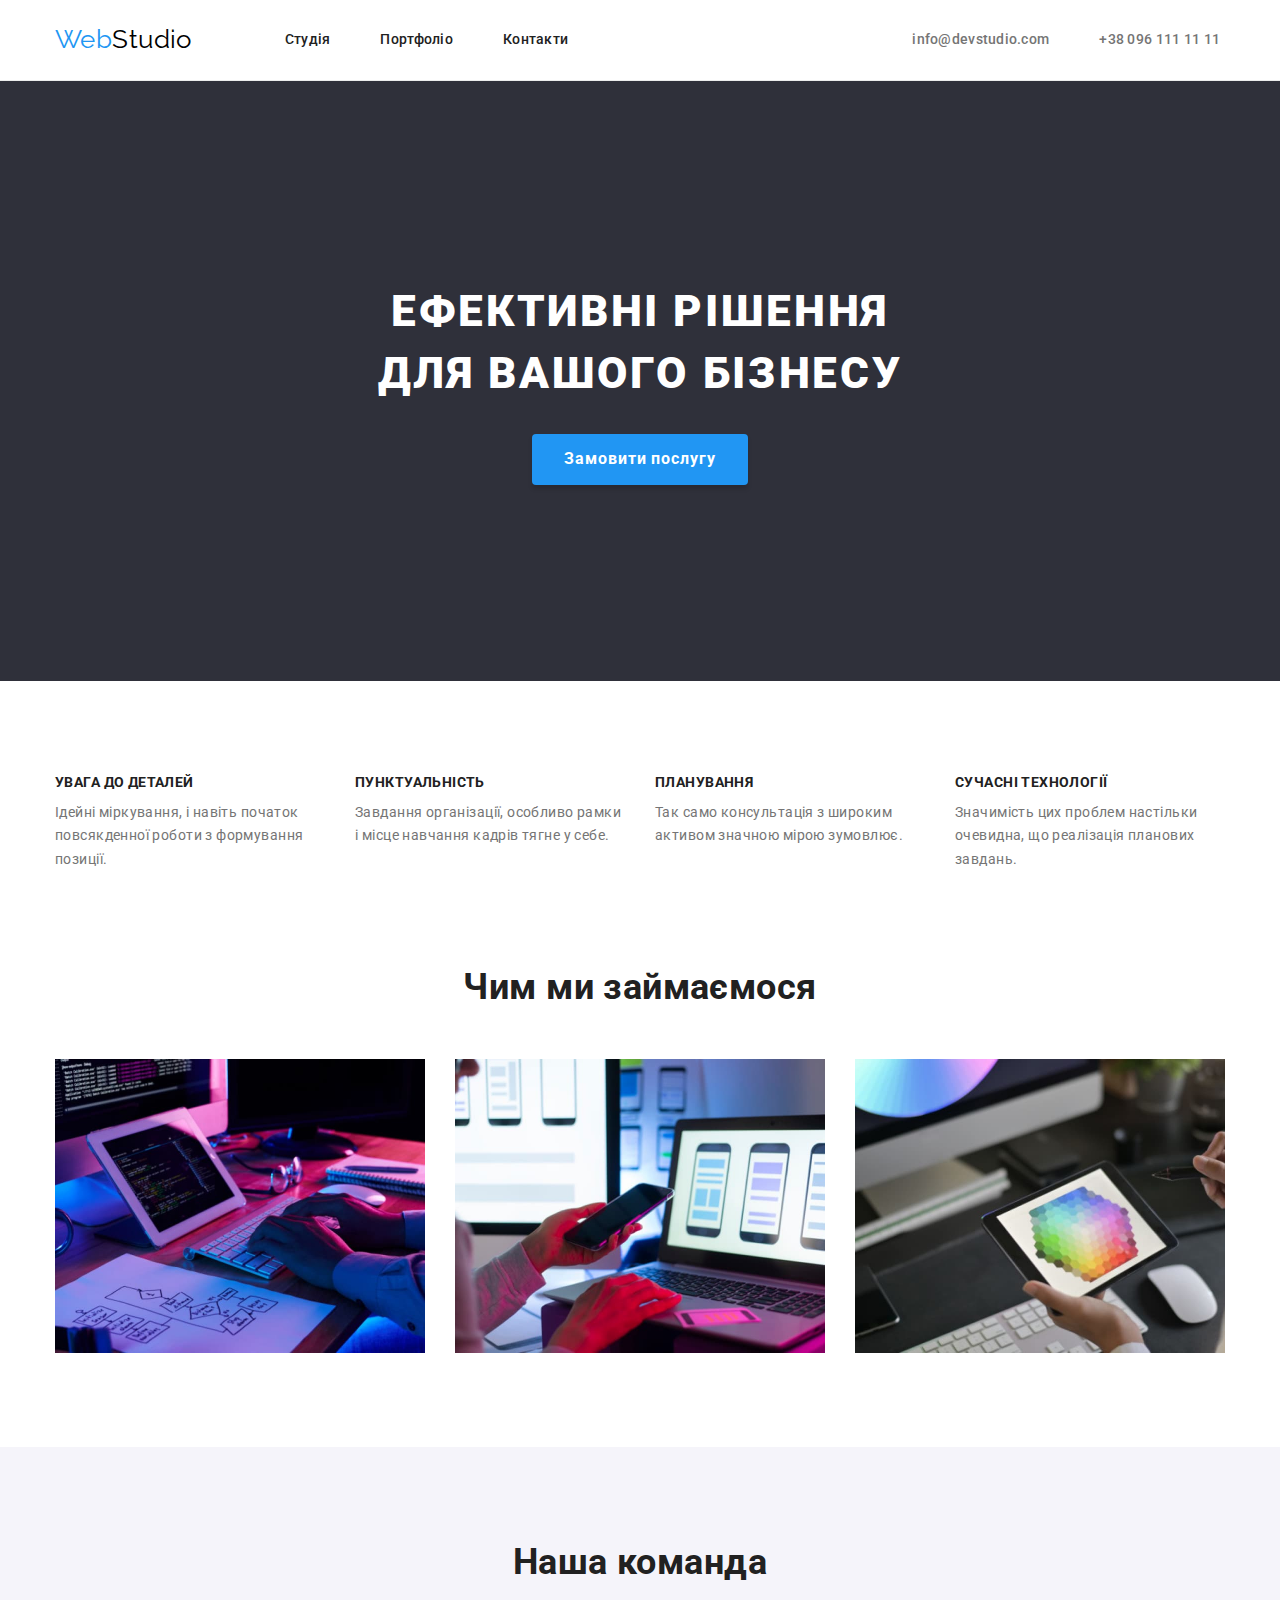
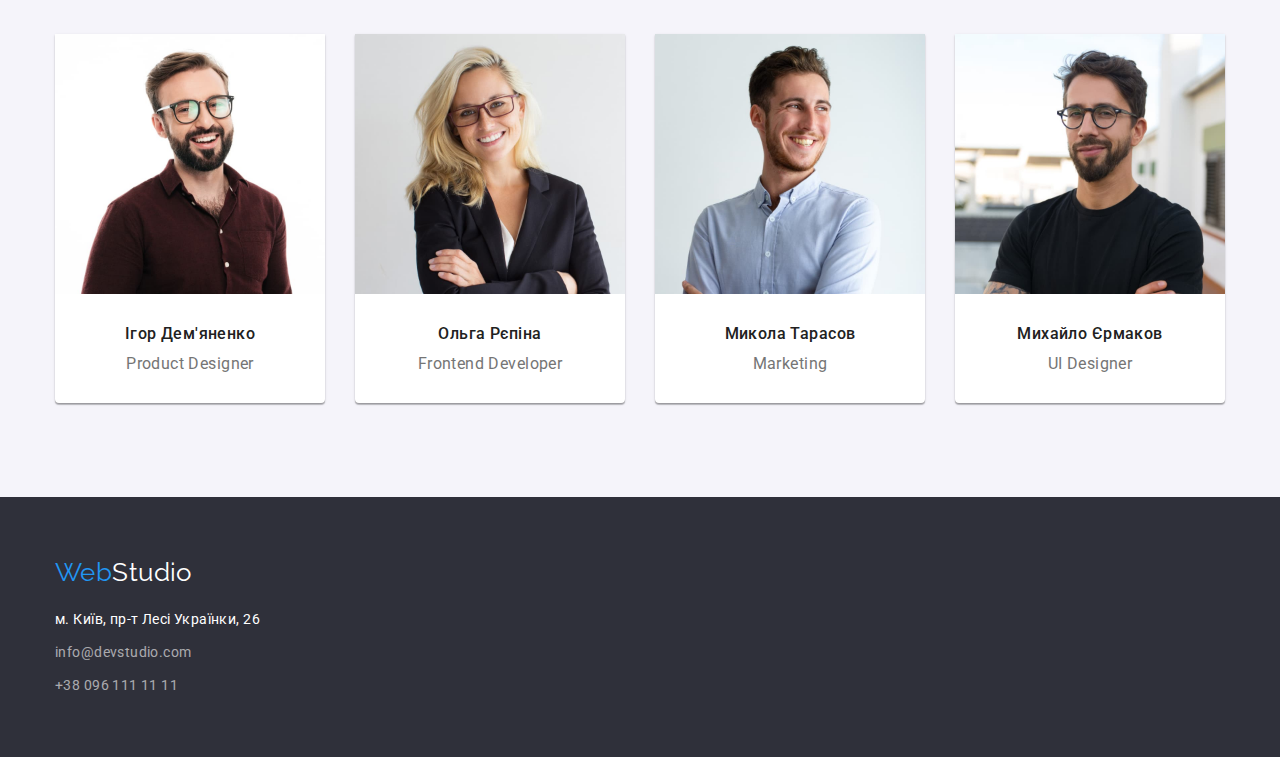
==== index.html @ f90f13da "added files index, portfolio, css&img" ====
<!doctype html>
<html lang="uk">

<head>
    <meta charset="UTF-8">
    <meta http-equiv="X-UA-Compatible" content="IE=edge">
    <meta name="viewport" content="width=device-width, initial-scale=1.0">
    <title>Студія</title>
    <link href="https://fonts.googleapis.com/css?family=Raleway:700" rel="stylesheet" />
    <link href="https://fonts.googleapis.com/css?family=Roboto:regular,500,700,900" rel="stylesheet" />
    <link rel="stylesheet" href="https://cdnjs.cloudflare.com/ajax/libs/modern-normalize/1.1.0/modern-normalize.min.css"
    integrity="sha512-wpPYUAdjBVSE4KJnH1VR1HeZfpl1ub8YT/NKx4PuQ5NmX2tKuGu6U/JRp5y+Y8XG2tV+wKQpNHVUX03MfMFn9Q=="
    crossorigin="anonymous" referrerpolicy="no-referrer" />
    <link rel="stylesheet" href="./css/styles.css">
</head>

<body>
    <header class="header">
        <div class="container header-container">
            <a class="logo logo-header" href="./index.html">Web<span class="black">Studio</span></a>
            <nav class="nav">
                <ul class="nav-list">
                    <li class="nav-item"><a href="./index.html">Студія</a></li>
                    <li class="nav-item active"><a href="./portfolio.html">Портфоліо</a></li>
                    <li class="nav-item"><a href="#">Контакти</a></li>
                </ul>
            </nav>
            <div>
                <ul class="nav-contacts">
                    <li class="contacts-item"><a href="mailto:info@devstudio.com">info@devstudio.com</a></li>
                    <li class="contacts-item"><a href="tel:+380961111111">+38 096 111 11 11</a></li>
                </ul>
            </div>
        </div>
    </header>

    <main>
        <section class="hero">
            <div class="container">
                <h1 class="hero-title">Ефективні рішення для вашого бізнесу</h1>
                <button type="button" class="cta">Замовити послугу</button>
            </div>
        </section>

        <section class="section advantages">
            <div class="container">
                <h2 class="section-title visually-hidden">Переваги</h2>
                <ul class="section-list advantages-list">
                    <li class="advantages-item list-item">
                        <h3 class="advantages-subtitle">УВАГА ДО ДЕТАЛЕЙ</h3>
                        <p class="advantages-text">Ідейні міркування, і навіть початок повсякденної роботи з формування позиції.</p>
                    </li>
                    <li class="advantages-item list-item">
                        <h3 class="advantages-subtitle">ПУНКТУАЛЬНІСТЬ</h3>
                        <p class="advantages-text">Завдання організації, особливо рамки і місце навчання кадрів тягне у себе.</p>
                    </li>
                    <li class="advantages-item list-item">
                        <h3 class="advantages-subtitle">ПЛАНУВАННЯ</h3>
                        <p class="advantages-text">Так само консультація з широким активом значною мірою зумовлює.</p>
                    </li>
                    <li class="advantages-item list-item">
                        <h3 class="advantages-subtitle">СУЧАСНІ ТЕХНОЛОГІЇ</h3>
                        <p class="advantages-text">Значимість цих проблем настільки очевидна, що реалізація планових завдань.</p>
                    </li>
                </ul>
            </div>
        </section>

        <section class="section services">
            <div class="container">
                <h2 class="section-title">Чим ми займаємося</h2>
                <ul class="section-list">
                    <li class="services-item list-item">
                        <img class="services-pic" src="./images/img1.jpg" alt="десктопні додатки" width="370" height="294">
                    </li>
                    <li class="services-item list-item">
                        <img class="services-pic" src="./images/img2.jpg" alt="мобільні додатки" width="370" height="294">
                    </li>
                    <li class="services-item list-item">
                        <img class="services-pic" src="./images/img3.jpg" alt="дизайнерські рішення" width="370" height="294">
                    </li>
                </ul>
            </div>
        </section>

        <section class="section team">
            <div class="container">
                <h2 class="section-title">Наша команда</h2>
                <ul class="section-list">
                    <li class="team-item list-item">
                        <img class="team-pic" src="./images/photo1.jpg" alt="Product Designer" width="270" height="260">
                        <div class="team-wrap">
                            <h3 class="team-subtitle">Ігор Дем'яненко</h3>
                            <p class="team-text">Product Designer</p>
                        </div>
                        
                    </li>
                    <li class="team-item list-item">
                        <img class="team-pic" src="./images/photo2.jpg" alt="Frontend Developer" width="270" height="260">
                        <div class="team-wrap">
                            <h3 class="team-subtitle">Ольга Рєпіна</h3>
                            <p class="team-text">Frontend Developer</p>
                        </div>
                        
                    </li>
                    <li class="team-item list-item">
                        <img class="team-pic" src="./images/photo3.jpg" alt="Marketing" width="270" height="260">
                        <div class="team-wrap">
                            <h3 class="team-subtitle">Микола Тарасов</h3>
                            <p class="team-text">Marketing</p>
                        </div>
                        
                    </li>
                    <li class="team-item list-item">
                        <img class="team-pic" src="./images/photo4.jpg" alt="UI Designer" width="270" height="260">
                        <div class="team-wrap">
                            <h3 class="team-subtitle">Михайло Єрмаков</h3>
                            <p class="team-text">UI Designer</p>
                        </div>
                    </li>
                </ul>
            </div>
        </section>
    </main>

<footer class="footer">
    <div class="container">
        <div class="wrapper-logo">
            <a class="logo footer-logo" href="./index.html">Web<span class="white">Studio</span></a>
        </div>
        <address class="address-list">
            <a class="address-item address"
                href="https://www.google.com/search?q=%D0%BC.+%D0%9A%D0%B8%D1%97%D0%B2%2C+%D0%BF%D1%80-%D1%82+%D0%9B%D0%B5%D1%81%D1%96+%D0%A3%D0%BA%D1%80%D0%B0%D1%97%D0%BD%D0%BA%D0%B8%2C+26&rlz=1C1CHBD_ruUA826UA826&oq=%D0%BC.+%D0%9A%D0%B8%D1%97%D0%B2%2C+%D0%BF%D1%80-%D1%82+%D0%9B%D0%B5%D1%81%D1%96+%D0%A3%D0%BA%D1%80%D0%B0%D1%97%D0%BD%D0%BA%D0%B8%2C+26&aqs=chrome..69i57j0i512j0i22i30l2.1146j0j1&sourceid=chrome&ie=UTF-8"
                target="_blank" rel="noopener noreferrer">м. Київ, пр-т Лесі Українки, 26</a>
            <a class="address-item email" href="mailto:info@devstudio.com">info@devstudio.com</a>
            <a class="address-item phone" href="tel:+380961111111">+38 096 111 11 11</a>
        </address>
    </div>
</footer>
</body>

</html>
---- css/styles.css ----
/*Обнуление*/
* {
    padding: 0;
    margin: 0;
    border: 0;
}

*,
*:before,
*:after {
    box-sizing: border-box;
}

body {
    font-size: 14px;
    line-height: 1.2;
    letter-spacing: 0.03em;
    font-style: normal;
}

h1,
h2,
h3,
h4,
h5,
h6 {
    margin: 0;
    font-size: inherit;
    font-weight: 400;
}

p {
    margin: 0;
}

ul,
li {
    list-style: none;
    padding: 0;
    margin: 0;
}

:focus,
:active {
    outline: none;
}

a {
    text-decoration: none;
    color: inherit;
}

a:focus,
a:active {
    outline: none;
}

a,
a:visited {
    text-decoration: none;
    color: inherit;
}

a:hover {
    text-decoration: none;
}

address {
    font-style: normal;
}

button {
    font-family: inherit;
    margin: 0;
    padding: 0;
    cursor: pointer;
}

img {
    display: block;
    max-width: 100%;
    height: auto;
}

nav,
footer,
header {
    display: block;
}

/*--------------------*/

/*colors
black #000000;
blue #2196F3;
nav text, h2, h3 #212121;
link #757575;
link hover, active #2196F3;
h1 #FFFFFF;
section text #757575;
address #ffffff;
contacts rgba(255, 255, 255, 0.6);
bg light #F5F4FA;
bg dark background: #2F303A;
border #ECECEC
*/

:root {
    --accent-color: #2196F3;
    --primary-title-color: #212121;
    --primary-text-color: #757575;
    --text-dark-background: #fff;
    --dark-color: #000;
    --dark-background: #2F303A;
    --light-background: #F5F4FA;
    --default-background: #fff;
    --border-light: #ECECEC;
}

body {
    position: relative;
    font-family: 'Roboto', sans-serif;
    background-color: var(--default-background);
}

.container {
    width: 1200px;
    padding: 0 15px;
    margin: 0 auto;
}

.section {
    padding: 94px 0;
}

.section-title {
    margin-bottom: 50px;
}

.section-list {
    display: flex;
    flex-wrap: wrap;
    justify-content: center;
    column-gap: 30px;
}
/*
.list-item {
    margin-right: 30px;
}

.list-item:last-child {
    margin-right: 0;
}*/

/* Header */
.header {
    padding-top: 24px;
    padding-bottom: 25px;
    min-height: 80px;
    border-bottom: 1px solid var(--border-light);
}

.header-container {
    display: flex;
    align-items: center;
}

a.logo {
    font-family: 'Raleway', sans-serif;
    font-size: 26px;
    color: var(--accent-color);
}

.black {
    color: var(--dark-color);
}

.logo-header {
    margin-right: 93px;
}

.nav-list,
.nav-contacts {
    display: flex;
    align-items: center;
    gap: 50px;
}

.nav-item {
    font-weight: 500;
    line-height: 1.1;
    letter-spacing: 0.02em;
    color: var(--primary-title-color);
}

.active .nav-item.current a {
    color: var(--accent-color);
}

.nav-contacts {
    margin-left: 344px;
}

.contacts-item {
    font-weight: 500;
    line-height: 1.1;
    letter-spacing: 0.02em;
    color: var(--primary-text-color);
}

.nav-item:hover,
.contacts-item:hover {
    color: var(--accent-color);
}

.nav-item:focus,
.contacts-item:focus {
    color: var(--accent-color);
}

/* Header end */

/* Hero */
.hero {
    max-height: 600px;
    margin: 0 auto;
    padding: 200px 0;
    background-color: var(--dark-background);
}

.hero-title {
    margin-right: auto;
    margin-bottom: 30px;
    margin-left: auto;
    max-width: 600px;
    font-weight: 900;
    font-size: 44px;
    line-height: 1.4;
    text-align: center;
    letter-spacing: 0.06em;
    text-transform: uppercase;
    color: var(--text-dark-background);
}

button.cta {
    position: relative;
    display: block;
    margin: 0 auto;
    padding: 10px 32px;
    font-weight: 700;
    font-size: 16px;
    line-height: 1.9;
    letter-spacing: 0.06em;
    color: var(--text-dark-background);
    background-color: var(--accent-color);
    box-shadow: 0px 4px 4px rgba(0, 0, 0, 0.15);
    border-radius: 4px;
}

/* Hero end */

/* advantages */
section.advantages {
    padding-bottom: 0;
}

.section-title {
    margin-bottom: 50px;
    font-weight: 700;
    font-size: 36px;
    text-align: center;
    color: var(--primary-title-color);
}

.visually-hidden {
    position: absolute;
    white-space: nowrap;
    width: 1px;
    height: 1px;
    overflow: hidden;
    border: 0;
    padding: 0;
    clip: rect(0 0 0 0);
    clip-path: inset(50%);
    margin: -1px;
}

.section-list {
    display: flex;
    flex-wrap: wrap;
    justify-content: center;
    column-gap: 30px;
}

.advantages-subtitle {
    margin-bottom: 10px;
    font-weight: 700;
    line-height: 1.1;
    text-transform: uppercase;
    color: var(--primary-title-color);
}

.advantages-text {
    width: 270px;
    line-height: 1.7;
    color: var(--primary-text-color);
}

/* advantages end */

/* services */

/* services end */

/* team */
.team {
    background-color: var(--light-background);
}

.team-item {
    background-color: var(--default-background);
    box-shadow: 0px 1px 3px rgba(0, 0, 0, 0.12), 0px 1px 1px rgba(0, 0, 0, 0.14), 0px 2px 1px rgba(0, 0, 0, 0.2);
    border-radius: 0px 0px 4px 4px;
}

.team-wrap {
    padding: 30px 0;
}

.team-subtitle {
    margin-bottom: 10px;
    font-weight: 500;
    font-size: 16px;
    text-align: center;
    color: var(--primary-title-color);
}

.team-text {
    font-size: 16px;
    text-align: center;
    color: var(--primary-text-color);
}

/* footer */
.footer {
    /*max-height: 252px;*/
    padding: 60px 0;
    background-color: var(--dark-background);
}

.wrapper-logo {
    max-width: 250px;
    margin-bottom: 20px;
}
.address-list {
    max-width: 250px;
    display: flex;
    flex-direction: column;
    gap: 9px;
}

.white {
    color: var(--text-dark-background);
}

.address-list {
    line-height: 1.7;
    text-decoration: none;
    color: var(--text-dark-background);
}

.address-item:hover,
.address-item:focus {
    color: var(--accent-color);
}

.email,
.phone {
    color: rgba(255, 255, 255, 0.6);
}

/* portfolio */
.portfolio-tabs {
    display: flex;
    justify-content: center;
    margin: 0 auto 50px auto;
}

.tabs-item {
    margin-right: 8px;
}

.tabs-item:last-child {
    margin-right: 0;
}

.portfolio-title {
    font-weight: 900;
    font-size: 44px;
    line-height: 1.4;
    text-align: center;
    letter-spacing: 0.06em;
    text-transform: uppercase;
    color: var(--primary-title-color);
}

button.tab {
    padding: 6px 22px;
    font-weight: 500;
    font-size: 16px;
    line-height: 1.6;
    text-align: center;
    color: var(--primary-title-color);
    border-radius: 4px;
}

button.tab:hover,
button.tab:focus {
    color: var(--text-dark-background);
    background-color: var(--accent-color);
    box-shadow: 0px 3px 1px rgba(0, 0, 0, 0.1), 0px 1px 2px rgba(0, 0, 0, 0.08), 0px 2px 2px rgba(0, 0, 0, 0.12);
    border-radius: 4px;
}

.portfolio-projects {
    display: flex;
    flex-wrap: wrap;
    gap: 30px;
}

.project-items {
    box-sizing: border-box;
    max-width: 370px;
    min-height: 404px;
    background-color: var(--default-background);
    border-right: 1px solid #eee;
    border-bottom: 1px solid #eee;
    border-left: 1px solid #eee;
}

.project-wrap {
    padding: 20px 0;
}

.project-title {
    margin-bottom: 4px;
    font-weight: 700;
    font-size: 18px;
    line-height: 2;
    letter-spacing: 0.06em;
    color: var(--primary-title-color);
}

.project-filter {
    font-size: 16px;
    line-height: 1.9;
    color: var(--primary-text-color);
}
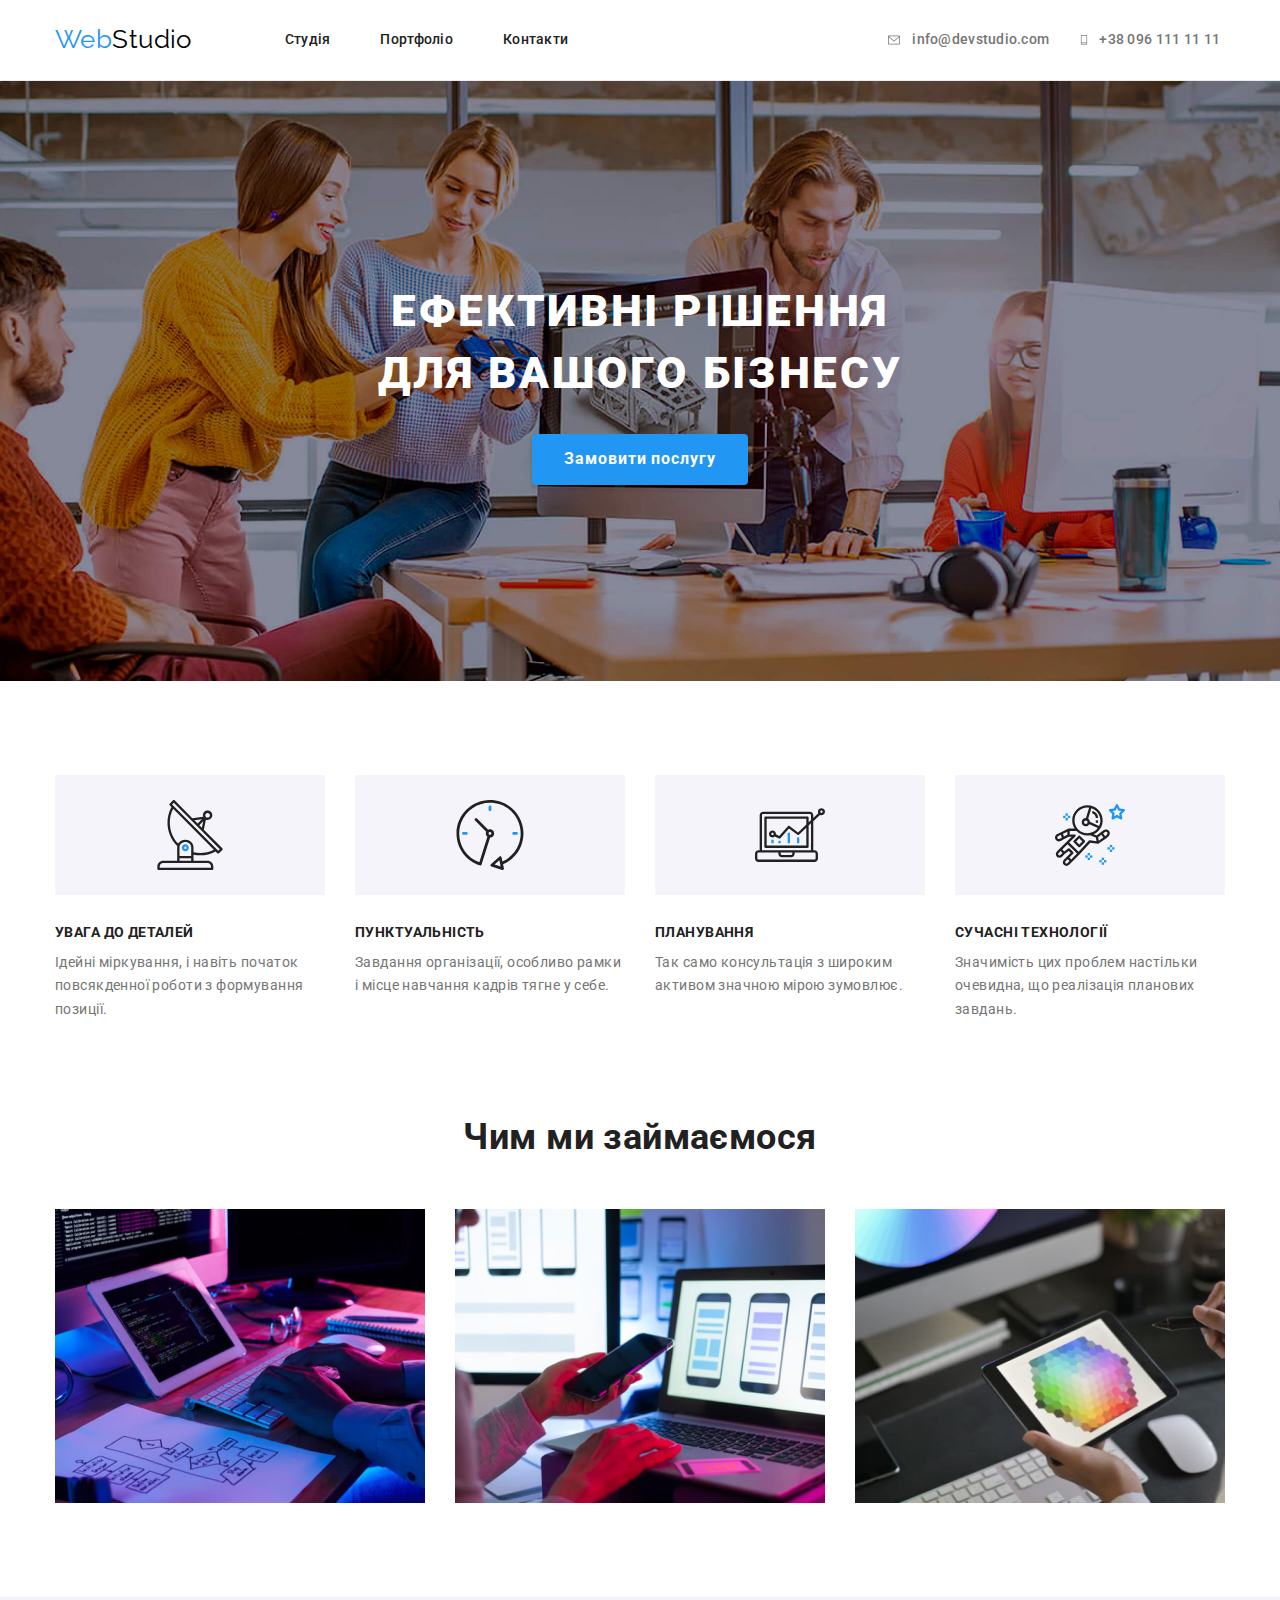
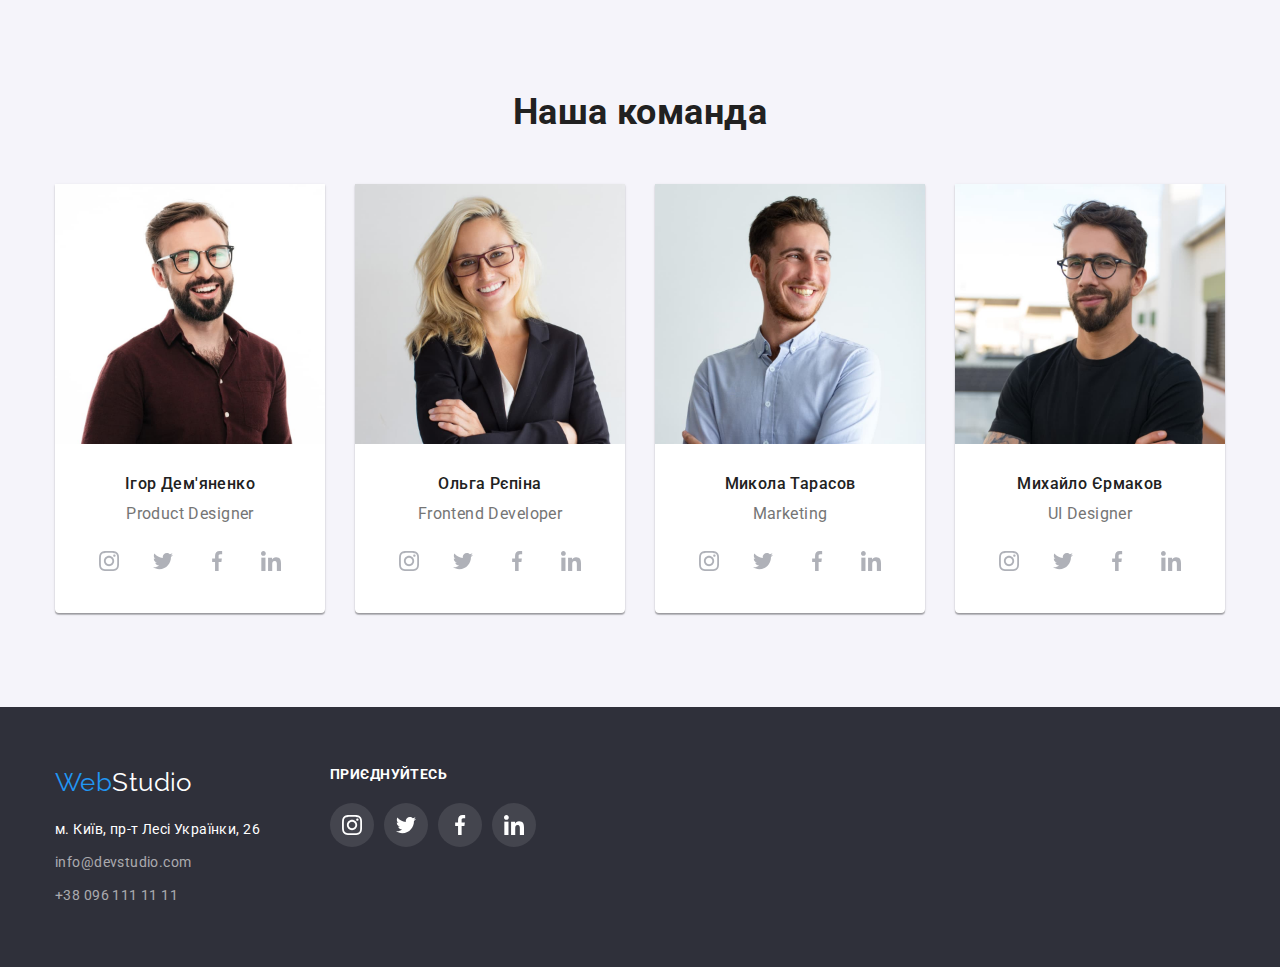
==== commit 25954018: "added social icons in tem block&footer" ====
--- a/index.html
+++ b/index.html
@@ -27,8 +27,32 @@
             </nav>
             <div>
                 <ul class="nav-contacts">
-                    <li class="contacts-item"><a href="mailto:info@devstudio.com">info@devstudio.com</a></li>
-                    <li class="contacts-item"><a href="tel:+380961111111">+38 096 111 11 11</a></li>
+                    <li class="contacts-item">
+                        <a class="contacts-icon"
+                            href="mailto:info@devstudio.com"
+                            target="_blank"
+                            rel="noopener noreferrer"
+                            aria-label="link to email">
+                            <svg width="16" height="12">
+                                <use href="./images/symbol-defs.svg#icon-envelope">
+                                </use>
+                            </svg>
+                            <span>info@devstudio.com</span>
+                        </a>
+                    </li>
+                    <li class="contacts-item">
+                        <a class="contacts-icon"
+                            href="tel:+380961111111"
+                            target="_blank"
+                            rel="noopener noreferrer"
+                            aria-label="link to phone">
+                            <svg width="10" height="16">
+                                <use href="./images/symbol-defs.svg#icon-smartphone">
+                                </use>
+                            </svg>
+                            <span>+38 096 111 11 11</span>
+                        </a>
+                    </li>
                 </ul>
             </div>
         </div>
@@ -36,7 +60,7 @@
 
     <main>
         <section class="hero">
-            <div class="container">
+            <div class="container hero-container">
                 <h1 class="hero-title">Ефективні рішення для вашого бізнесу</h1>
                 <button type="button" class="cta">Замовити послугу</button>
             </div>
@@ -47,18 +71,40 @@
                 <h2 class="section-title visually-hidden">Переваги</h2>
                 <ul class="section-list advantages-list">
                     <li class="advantages-item list-item">
+                        <div class="advantages-wrap">
+                            <svg class="advantages-icon" width="70" height="70">
+                                <use href="./images/symbol-defs.svg#icon-antenna">
+                            </svg>
+                        </div>
                         <h3 class="advantages-subtitle">УВАГА ДО ДЕТАЛЕЙ</h3>
                         <p class="advantages-text">Ідейні міркування, і навіть початок повсякденної роботи з формування позиції.</p>
                     </li>
                     <li class="advantages-item list-item">
+                        <div class="advantages-wrap">
+                            <svg class="advantages-icon" width="70" height="70">
+                                <use href="./images/symbol-defs.svg#icon-clock">
+                            </svg>
+                        </div>
                         <h3 class="advantages-subtitle">ПУНКТУАЛЬНІСТЬ</h3>
                         <p class="advantages-text">Завдання організації, особливо рамки і місце навчання кадрів тягне у себе.</p>
                     </li>
                     <li class="advantages-item list-item">
+                        
+                        <div class="advantages-wrap">
+                            <svg class="advantages-icon" width="70" height="70">
+                                <use href="./images/symbol-defs.svg#icon-diagram">
+                            </svg>
+                        </div>
                         <h3 class="advantages-subtitle">ПЛАНУВАННЯ</h3>
                         <p class="advantages-text">Так само консультація з широким активом значною мірою зумовлює.</p>
                     </li>
                     <li class="advantages-item list-item">
+                        
+                        <div class="advantages-wrap">
+                            <svg class="advantages-icon" width="70" height="70">
+                                <use href="./images/symbol-defs.svg#icon-astronaut">
+                            </svg>
+                        </div>
                         <h3 class="advantages-subtitle">СУЧАСНІ ТЕХНОЛОГІЇ</h3>
                         <p class="advantages-text">Значимість цих проблем настільки очевидна, що реалізація планових завдань.</p>
                     </li>
@@ -92,6 +138,36 @@
                         <div class="team-wrap">
                             <h3 class="team-subtitle">Ігор Дем'яненко</h3>
                             <p class="team-text">Product Designer</p>
+                            <ul class="team-icons">
+                                <li>
+                                    <a class="team-svg" href="https://www.instagram.com/lavashyk_official/" aria-label="Instagram">
+                                        <svg class="team-icon" widht="20" height="20">
+                                            <use href="./images/symbol-defs.svg#icon-instagram"></use>
+                                        </svg>
+                                    </a>
+                                </li>
+                                <li>
+                                    <a class="team-svg" href="https://twitter.com/" aria-label="Twitter">
+                                        <svg class="team-icon" widht="20" height="20">
+                                            <use href="./images/symbol-defs.svg#icon-twitter"></use>
+                                        </svg>
+                                    </a>
+                                </li>
+                                <li>
+                                    <a class="team-svg" href="https://www.facebook.com/" aria-label="Facebook">
+                                        <svg class="team-icon" widht="20" height="20">
+                                            <use href="./images/symbol-defs.svg#icon-facebook"></use>
+                                        </svg>
+                                    </a>
+                                </li>
+                                <li>
+                                    <a class="team-svg" href="https://ua.linkedin.com/" aria-label="LinkedIn">
+                                        <svg class="team-icon" widht="20" height="20">
+                                            <use href="./images/symbol-defs.svg#icon-linkedin"></use>
+                                        </svg>
+                                    </a>
+                                </li>
+                            </ul>
                         </div>
                         
                     </li>
@@ -100,6 +176,36 @@
                         <div class="team-wrap">
                             <h3 class="team-subtitle">Ольга Рєпіна</h3>
                             <p class="team-text">Frontend Developer</p>
+                            <ul class="team-icons">
+                                <li>
+                                    <a class="team-svg" href="https://www.instagram.com/lavashyk_official/" aria-label="Instagram">
+                                        <svg class="team-icon" widht="20" height="20">
+                                            <use href="./images/symbol-defs.svg#icon-instagram"></use>
+                                        </svg>
+                                    </a>
+                                </li>
+                                <li>
+                                    <a class="team-svg" href="https://twitter.com/" aria-label="Twitter">
+                                        <svg class="team-icon" widht="20" height="20">
+                                            <use href="./images/symbol-defs.svg#icon-twitter"></use>
+                                        </svg>
+                                    </a>
+                                </li>
+                                <li>
+                                    <a class="team-svg" href="https://www.facebook.com/" aria-label="Facebook">
+                                        <svg class="team-icon" widht="20" height="20">
+                                            <use href="./images/symbol-defs.svg#icon-facebook"></use>
+                                        </svg>
+                                    </a>
+                                </li>
+                                <li>
+                                    <a class="team-svg" href="https://ua.linkedin.com/" aria-label="LinkedIn">
+                                        <svg class="team-icon" widht="20" height="20">
+                                            <use href="./images/symbol-defs.svg#icon-linkedin"></use>
+                                        </svg>
+                                    </a>
+                                </li>
+                            </ul>
                         </div>
                         
                     </li>
@@ -108,6 +214,36 @@
                         <div class="team-wrap">
                             <h3 class="team-subtitle">Микола Тарасов</h3>
                             <p class="team-text">Marketing</p>
+                            <ul class="team-icons">
+                                <li>
+                                    <a class="team-svg" href="https://www.instagram.com/lavashyk_official/" aria-label="Instagram">
+                                        <svg class="team-icon" widht="20" height="20">
+                                            <use href="./images/symbol-defs.svg#icon-instagram"></use>
+                                        </svg>
+                                    </a>
+                                </li>
+                                <li>
+                                    <a class="team-svg" href="https://twitter.com/" aria-label="Twitter">
+                                        <svg class="team-icon" widht="20" height="20">
+                                            <use href="./images/symbol-defs.svg#icon-twitter"></use>
+                                        </svg>
+                                    </a>
+                                </li>
+                                <li>
+                                    <a class="team-svg" href="https://www.facebook.com/" aria-label="Facebook">
+                                        <svg class="team-icon" widht="20" height="20">
+                                            <use href="./images/symbol-defs.svg#icon-facebook"></use>
+                                        </svg>
+                                    </a>
+                                </li>
+                                <li>
+                                    <a class="team-svg" href="https://ua.linkedin.com/" aria-label="LinkedIn">
+                                        <svg class="team-icon" widht="20" height="20">
+                                            <use href="./images/symbol-defs.svg#icon-linkedin"></use>
+                                        </svg>
+                                    </a>
+                                </li>
+                            </ul>
                         </div>
                         
                     </li>
@@ -116,6 +252,36 @@
                         <div class="team-wrap">
                             <h3 class="team-subtitle">Михайло Єрмаков</h3>
                             <p class="team-text">UI Designer</p>
+                            <ul class="team-icons">
+                                <li>
+                                    <a class="team-svg" href="https://www.instagram.com/lavashyk_official/" aria-label="Instagram">
+                                        <svg class="team-icon" widht="20" height="20">
+                                            <use href="./images/symbol-defs.svg#icon-instagram"></use>
+                                        </svg>
+                                    </a>
+                                </li>
+                                <li>
+                                    <a class="team-svg" href="https://twitter.com/" aria-label="Twitter">
+                                        <svg class="team-icon" widht="20" height="20">
+                                            <use href="./images/symbol-defs.svg#icon-twitter"></use>
+                                        </svg>
+                                    </a>
+                                </li>
+                                <li>
+                                    <a class="team-svg" href="https://www.facebook.com/" aria-label="Facebook">
+                                        <svg class="team-icon" widht="20" height="20">
+                                            <use href="./images/symbol-defs.svg#icon-facebook"></use>
+                                        </svg>
+                                    </a>
+                                </li>
+                                <li>
+                                    <a class="team-svg" href="https://ua.linkedin.com/" aria-label="LinkedIn">
+                                        <svg class="team-icon" widht="20" height="20">
+                                            <use href="./images/symbol-defs.svg#icon-linkedin"></use>
+                                        </svg>
+                                    </a>
+                                </li>
+                            </ul>
                         </div>
                     </li>
                 </ul>
@@ -124,17 +290,53 @@
     </main>
 
 <footer class="footer">
-    <div class="container">
-        <div class="wrapper-logo">
-            <a class="logo footer-logo" href="./index.html">Web<span class="white">Studio</span></a>
+    <div class="container footer-container">
+        <div class="wrapper-address">
+            <div class="wrapper-logo">
+                <a class="logo footer-logo" href="./index.html">Web<span class="white">Studio</span></a>
+            </div>
+            <address class="address-list">
+                <a class="address-item address"
+                    href="https://www.google.com/search?q=%D0%BC.+%D0%9A%D0%B8%D1%97%D0%B2%2C+%D0%BF%D1%80-%D1%82+%D0%9B%D0%B5%D1%81%D1%96+%D0%A3%D0%BA%D1%80%D0%B0%D1%97%D0%BD%D0%BA%D0%B8%2C+26&rlz=1C1CHBD_ruUA826UA826&oq=%D0%BC.+%D0%9A%D0%B8%D1%97%D0%B2%2C+%D0%BF%D1%80-%D1%82+%D0%9B%D0%B5%D1%81%D1%96+%D0%A3%D0%BA%D1%80%D0%B0%D1%97%D0%BD%D0%BA%D0%B8%2C+26&aqs=chrome..69i57j0i512j0i22i30l2.1146j0j1&sourceid=chrome&ie=UTF-8"
+                    target="_blank" rel="noopener noreferrer">м. Київ, пр-т Лесі Українки, 26</a>
+                <a class="address-item email" href="mailto:info@devstudio.com">info@devstudio.com</a>
+                <a class="address-item phone" href="tel:+380961111111">+38 096 111 11 11</a>
+            </address>
         </div>
-        <address class="address-list">
-            <a class="address-item address"
-                href="https://www.google.com/search?q=%D0%BC.+%D0%9A%D0%B8%D1%97%D0%B2%2C+%D0%BF%D1%80-%D1%82+%D0%9B%D0%B5%D1%81%D1%96+%D0%A3%D0%BA%D1%80%D0%B0%D1%97%D0%BD%D0%BA%D0%B8%2C+26&rlz=1C1CHBD_ruUA826UA826&oq=%D0%BC.+%D0%9A%D0%B8%D1%97%D0%B2%2C+%D0%BF%D1%80-%D1%82+%D0%9B%D0%B5%D1%81%D1%96+%D0%A3%D0%BA%D1%80%D0%B0%D1%97%D0%BD%D0%BA%D0%B8%2C+26&aqs=chrome..69i57j0i512j0i22i30l2.1146j0j1&sourceid=chrome&ie=UTF-8"
-                target="_blank" rel="noopener noreferrer">м. Київ, пр-т Лесі Українки, 26</a>
-            <a class="address-item email" href="mailto:info@devstudio.com">info@devstudio.com</a>
-            <a class="address-item phone" href="tel:+380961111111">+38 096 111 11 11</a>
-        </address>
+        
+        <div class="social-media">
+            <h4 class="social-title">приєднуйтесь</h4>
+            <ul class="social-icons">
+                <li>
+                    <a class="link-svg" href="https://www.instagram.com/lavashyk_official/" aria-label="Instagram">
+                    <svg class="social-icon" widht="20" height="20">
+                        <use href="./images/symbol-defs.svg#icon-instagram"></use>
+                    </svg>
+                    </a>
+                </li>
+                <li>
+                    <a class="link-svg" href="https://twitter.com/" aria-label="Twitter">
+                    <svg class="social-icon" widht="20" height="20">
+                        <use href="./images/symbol-defs.svg#icon-twitter"></use>
+                    </svg>
+                    </a>
+                </li>
+                <li>
+                    <a class="link-svg" href="https://www.facebook.com/" aria-label="Facebook">
+                    <svg class="social-icon" widht="20" height="20">
+                        <use href="./images/symbol-defs.svg#icon-facebook"></use>
+                    </svg>
+                    </a>
+                </li>
+                <li>
+                    <a class="link-svg" href="https://ua.linkedin.com/" aria-label="LinkedIn">
+                    <svg class="social-icon" widht="20" height="20">
+                        <use href="./images/symbol-defs.svg#icon-linkedin"></use>
+                    </svg>
+                    </a>
+                </li>
+            </ul>
+        </div>
     </div>
 </footer>
 </body>
--- a/css/styles.css
+++ b/css/styles.css
@@ -179,8 +179,7 @@
     margin-right: 93px;
 }
 
-.nav-list,
-.nav-contacts {
+.nav-list {
     display: flex;
     align-items: center;
     gap: 50px;
@@ -198,21 +197,36 @@
 }
 
 .nav-contacts {
-    margin-left: 344px;
+    display: flex;
+    align-items: center;
+    gap: 30px;
+    margin-left: 318px;
 }
 
 .contacts-item {
+    display: flex;
+    align-content: space-between;
+    align-items: center;
     font-weight: 500;
     line-height: 1.1;
     letter-spacing: 0.02em;
     color: var(--primary-text-color);
 }
 
+.contacts-icon {
+    display: flex;
+    align-items: center;
+    gap: 10px;
+    fill: var(--primary-text-color);
+}
+
+.contacts-icon:hover,
+.contacts-icon:focus {
+    fill: var(--accent-color);
+}
+
 .nav-item:hover,
-.contacts-item:hover {
-    color: var(--accent-color);
-}
-
+.contacts-item:hover,
 .nav-item:focus,
 .contacts-item:focus {
     color: var(--accent-color);
@@ -223,9 +237,14 @@
 /* Hero */
 .hero {
     max-height: 600px;
+    max-width: 1600px;
     margin: 0 auto;
     padding: 200px 0;
+    background-image: url('../images/bg-pic.jpg');
+    background-position: center;
+    background-size: cover;
     background-color: var(--dark-background);
+    
 }
 
 .hero-title {
@@ -257,6 +276,7 @@
     border-radius: 4px;
 }
 
+
 /* Hero end */
 
 /* advantages */
@@ -287,9 +307,20 @@
 
 .section-list {
     display: flex;
-    flex-wrap: wrap;
+    gap: 30px;
+}
+
+.advantages-item {
+    width: calc((100% - 3 * 30px)/4);
+}
+
+.advantages-wrap {
+    display: flex;
+    align-items: center;
     justify-content: center;
-    column-gap: 30px;
+    margin-bottom: 30px;
+    height: 120px;
+    background-color: var(--light-background);
 }
 
 .advantages-subtitle {
@@ -325,6 +356,9 @@
 
 .team-wrap {
     padding: 30px 0;
+    display: flex;
+    flex-direction: column;
+    align-items: center;
 }
 
 .team-subtitle {
@@ -339,21 +373,53 @@
     font-size: 16px;
     text-align: center;
     color: var(--primary-text-color);
+    margin-bottom: 16px;
+}
+
+.team-icons {
+    display: flex;
+    flex-wrap: nowrap;
+    max-width: 300px;
+    gap: 10px;
+}
+
+.team-svg {
+    display: flex;
+    justify-content: center;
+    align-items: center;
+    background-color: transparent;
+    width: 44px;
+    height: 44px;
+    border-radius: 50%;
+}
+
+.team-icon {
+    width: 20px;
+    height: 20px;
+    fill:#AFB1B8;
+}
+
+.team-svg:hover,
+.team-svg:focus {
+    background-color: var(--accent-color);
 }
 
 /* footer */
 .footer {
-    /*max-height: 252px;*/
     padding: 60px 0;
     background-color: var(--dark-background);
 }
 
+.footer-container {
+    display: flex;
+    gap: 70px;
+}
 .wrapper-logo {
-    max-width: 250px;
+    max-width: 231px;
     margin-bottom: 20px;
 }
 .address-list {
-    max-width: 250px;
+    max-width: 231px;
     display: flex;
     flex-direction: column;
     gap: 9px;
@@ -377,6 +443,47 @@
 .email,
 .phone {
     color: rgba(255, 255, 255, 0.6);
+}
+
+.social-title {
+    font-weight: 700;
+    font-size: 14px;
+    line-height: 1.14;
+    text-transform: uppercase;
+    color: var(--text-dark-background);
+    margin-bottom: 20px;
+}
+
+.social-media {
+    max-width: 300px;
+}
+
+.social-icons {
+    display: flex;
+    flex-wrap:nowrap;
+    max-width: 300px;
+    gap: 10px;
+}
+
+.link-svg {
+    display: flex;
+    justify-content: center;
+    align-items: center;
+    background-color: rgba(255, 255, 255, 0.1);
+    width: 44px;
+    height: 44px;
+    border-radius: 50%;
+}
+
+.social-icon {
+    width: 20px;
+    height: 20px;
+    fill: var(--default-background);
+}
+
+.link-svg:hover,
+.link-svg:focus {
+    background-color: var(--accent-color);
 }
 
 /* portfolio */
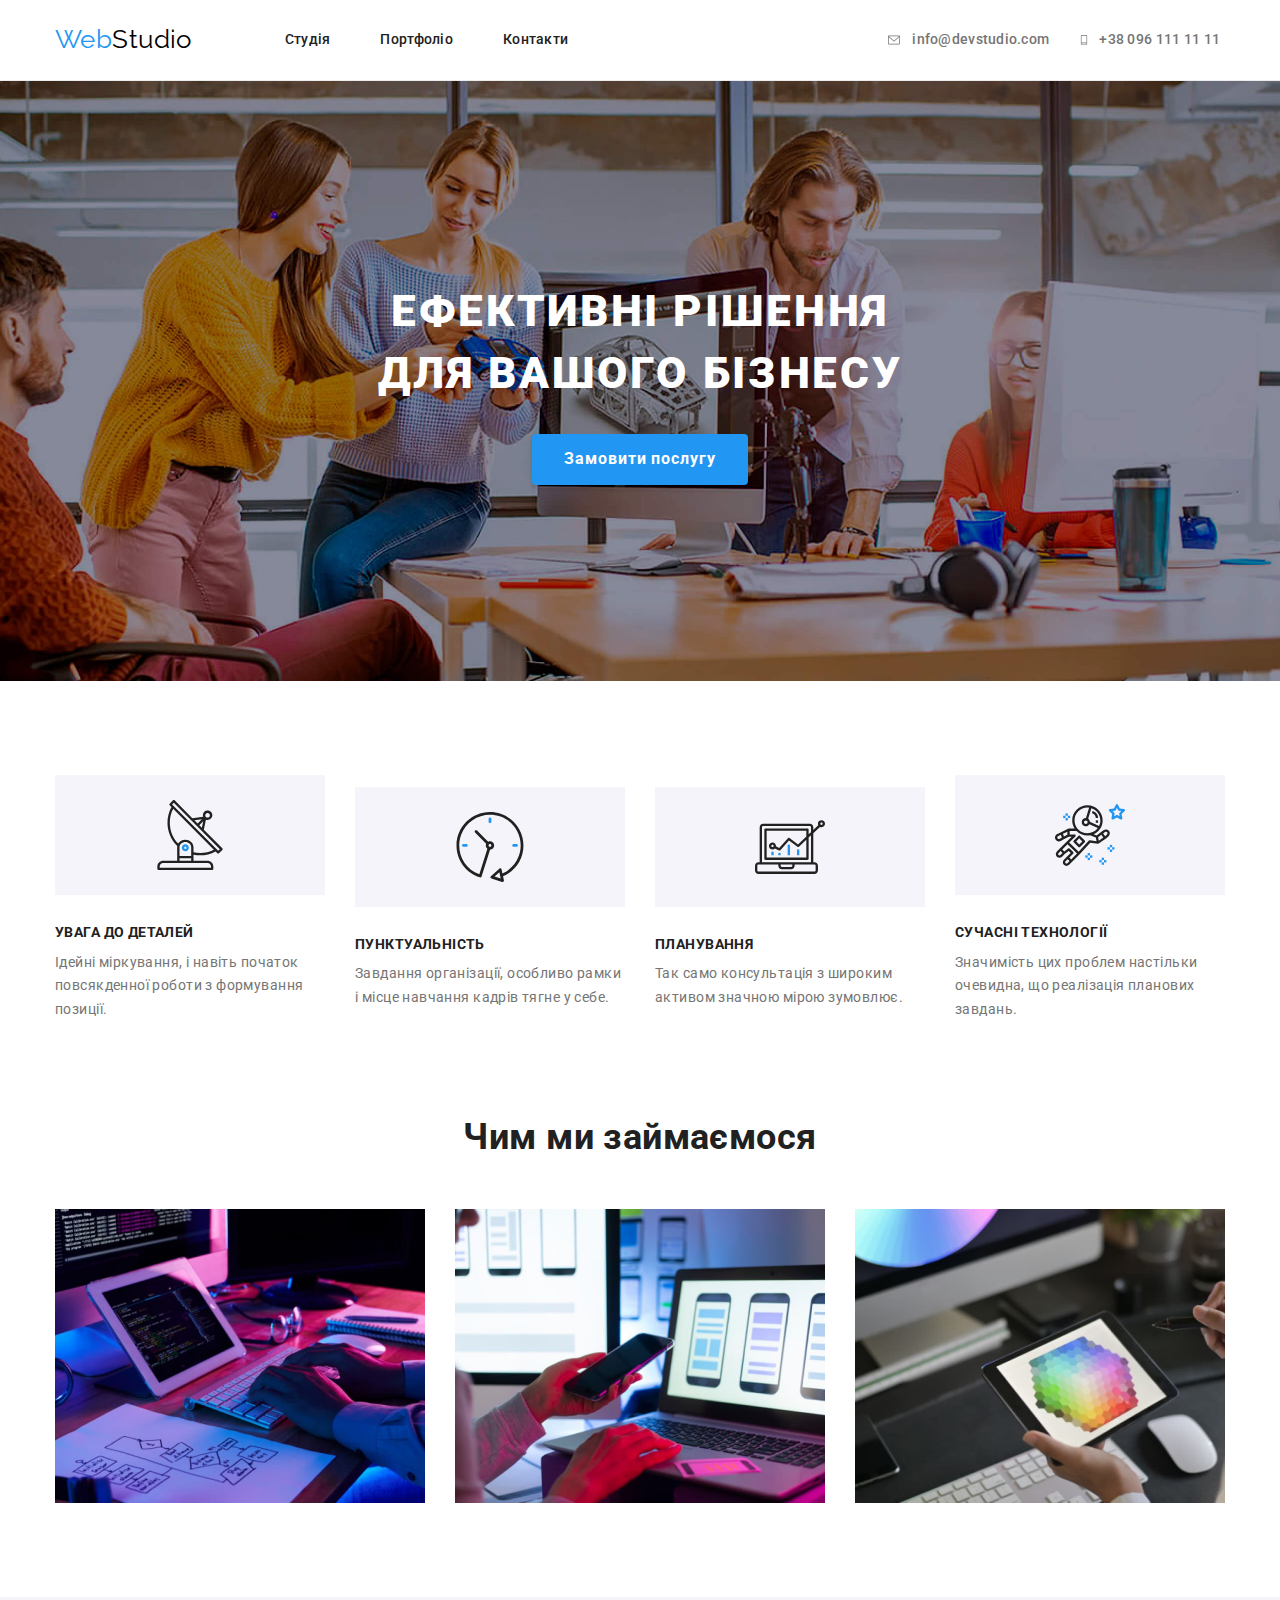
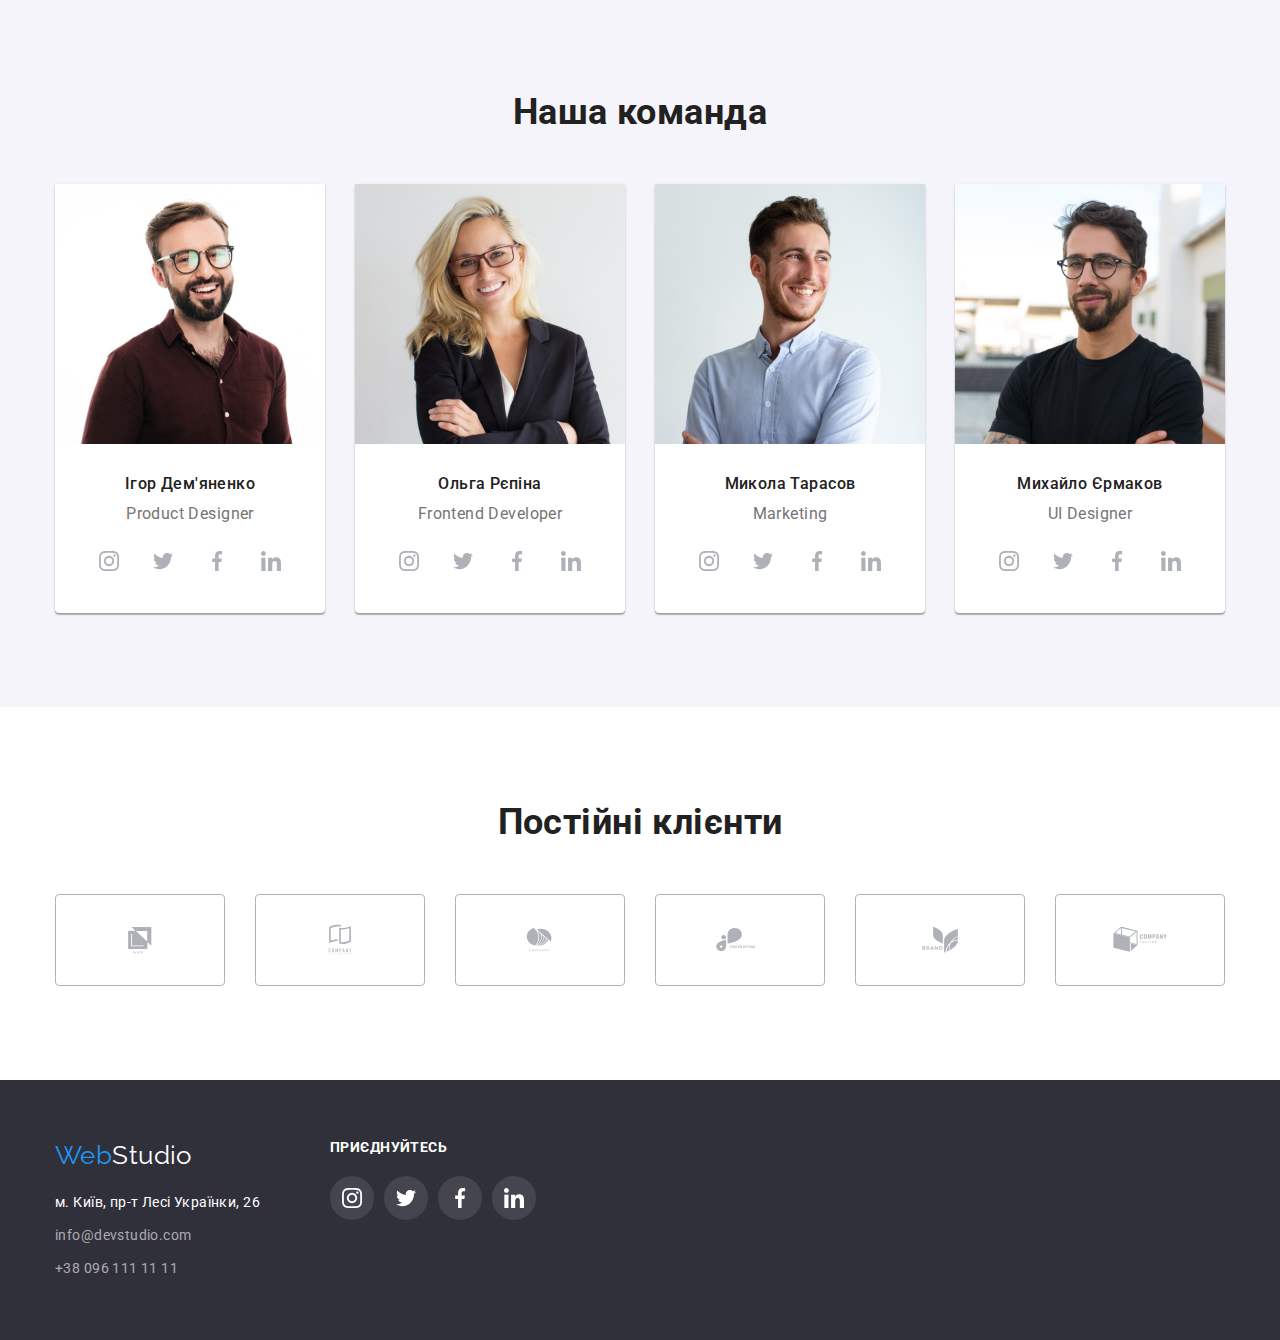
==== commit f8ab8153: "added clients block" ====
--- a/index.html
+++ b/index.html
@@ -283,6 +283,55 @@
                                 </li>
                             </ul>
                         </div>
+                    </li>
+                </ul>
+            </div>
+        </section>
+        <section class="section section-clients">
+            <div class="container">
+            <h2 class="section-title">Постійні клієнти</h2>
+                <ul class="section-list clients-list">
+                    <li class="clients-item list-item">
+                        <a class="clients-svg" href="#" aria-label="Company1">
+                        <svg class="clients-icon" widht="106" height="60">
+                            <use href="./images/symbol-defs.svg#icon-logo-clients1"></use>
+                        </svg>
+                        </a>
+                    </li>
+                    <li class="clients-item list-item">
+                        <a class="clients-svg" href="#" aria-label="Company2">
+                            <svg class="clients-icon" widht="106" height="60">
+                                <use href="./images/symbol-defs.svg#icon-logo-clients2"></use>
+                            </svg>
+                        </a>
+                    </li>
+                    <li class="clients-item list-item">
+                        <a class="clients-svg" href="#" aria-label="Company3">
+                            <svg class="clients-icon" widht="106" height="60">
+                                <use href="./images/symbol-defs.svg#icon-logo-clients3"></use>
+                            </svg>
+                        </a>
+                    </li>
+                    <li class="clients-item list-item">
+                        <a class="clients-svg" href="#" aria-label="Company4">
+                            <svg class="clients-icon" widht="106" height="60">
+                                <use href="./images/symbol-defs.svg#icon-logo-clients4"></use>
+                            </svg>
+                        </a>
+                    </li>
+                    <li class="clients-item list-item">
+                        <a class="clients-svg" href="#" aria-label="Company5">
+                            <svg class="clients-icon" widht="106" height="60">
+                                <use href="./images/symbol-defs.svg#icon-logo-clients5"></use>
+                            </svg>
+                        </a>
+                    </li>
+                    <li class="clients-item list-item">
+                        <a class="clients-svg" href="#" aria-label="Company6">
+                            <svg class="clients-icon" widht="106" height="60">
+                                <use href="./images/symbol-defs.svg#icon-logo-clients6"></use>
+                            </svg>
+                        </a>
                     </li>
                 </ul>
             </div>
--- a/css/styles.css
+++ b/css/styles.css
@@ -115,6 +115,7 @@
     --light-background: #F5F4FA;
     --default-background: #fff;
     --border-light: #ECECEC;
+    --icon-color: #AFB1B8;
 }
 
 body {
@@ -141,6 +142,7 @@
     display: flex;
     flex-wrap: wrap;
     justify-content: center;
+    align-items: center;
     column-gap: 30px;
 }
 /*
@@ -396,7 +398,7 @@
 .team-icon {
     width: 20px;
     height: 20px;
-    fill:#AFB1B8;
+    fill: var(--icon-color);
 }
 
 .team-svg:hover,
@@ -404,6 +406,35 @@
     background-color: var(--accent-color);
 }
 
+/*team end*/
+
+/*clients*/
+.clients-item {
+    width: calc((100% - 5 * 30px)/6);
+}
+
+.clients-svg {
+    display: flex;
+    justify-content: center;
+    align-items: center;
+    width: 170px;
+    height: 92px;
+    border: 1px solid var(--icon-color);
+    border-radius: 4px;
+}
+
+.clients-icon {
+    display: flex;
+    justify-content: center;
+    align-items: center;
+    width: 106px;
+    fill: var(--icon-color);
+}
+
+.clients-icon:hover,
+.clients-icon:focus {
+    fill: var(--accent-color);
+}
 /* footer */
 .footer {
     padding: 60px 0;
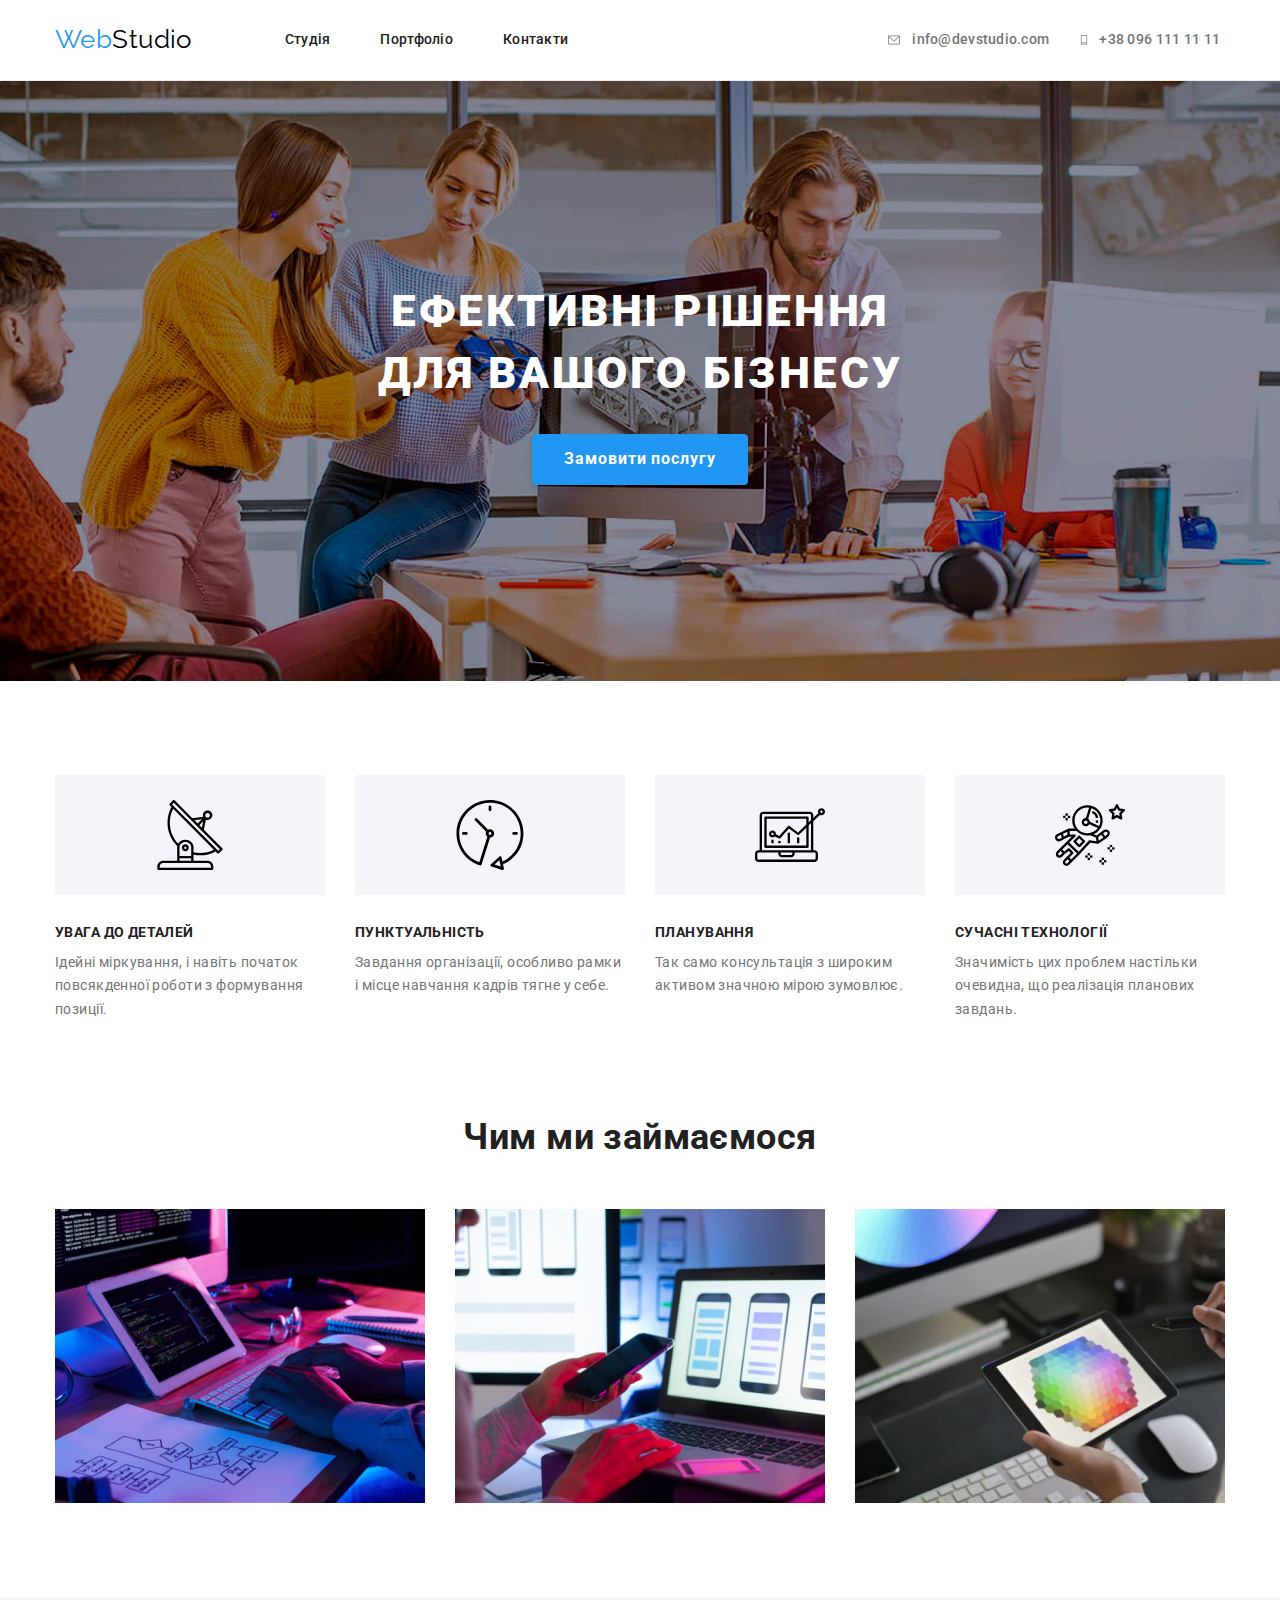
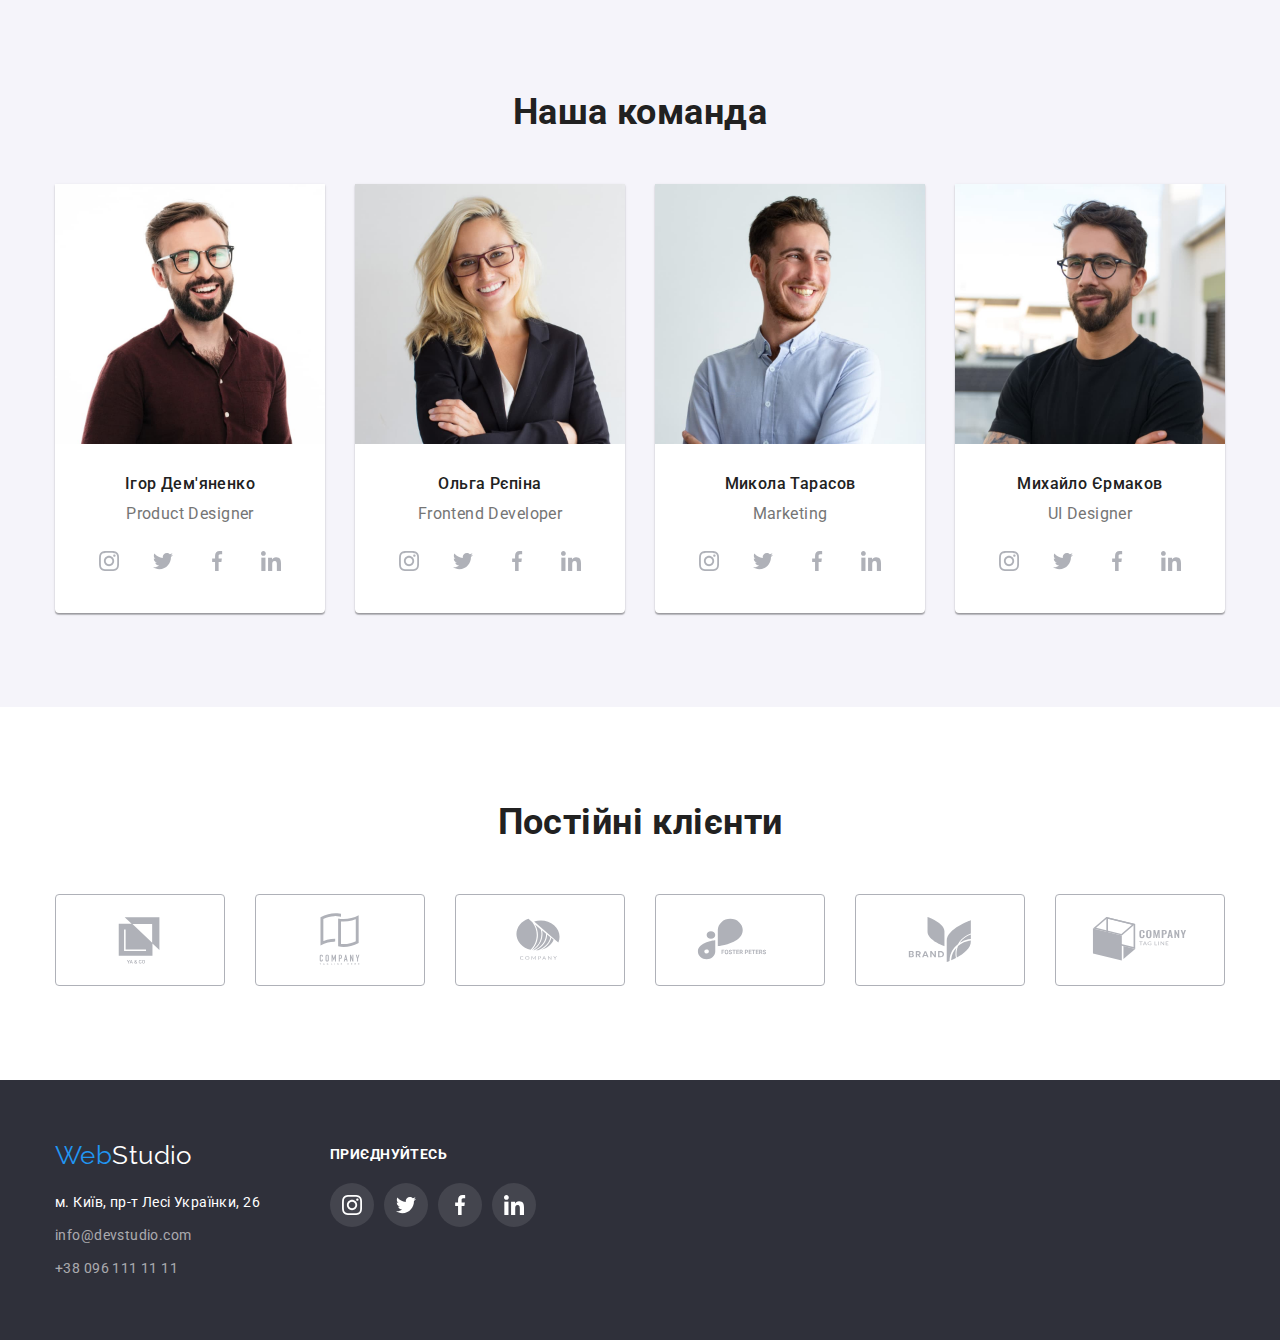
==== commit 7e772c1d: "added focus" ====
--- a/index.html
+++ b/index.html
@@ -294,42 +294,42 @@
                     <li class="clients-item list-item">
                         <a class="clients-svg" href="#" aria-label="Company1">
                         <svg class="clients-icon" widht="106" height="60">
-                            <use href="./images/symbol-defs.svg#icon-logo-clients1"></use>
+                            <use href="./images/symbols-defs.svg#icon-Logo-clients1"></use>
                         </svg>
                         </a>
                     </li>
                     <li class="clients-item list-item">
                         <a class="clients-svg" href="#" aria-label="Company2">
                             <svg class="clients-icon" widht="106" height="60">
-                                <use href="./images/symbol-defs.svg#icon-logo-clients2"></use>
+                                <use href="./images/symbols-defs.svg#icon-Logo-clients2"></use>
                             </svg>
                         </a>
                     </li>
                     <li class="clients-item list-item">
                         <a class="clients-svg" href="#" aria-label="Company3">
                             <svg class="clients-icon" widht="106" height="60">
-                                <use href="./images/symbol-defs.svg#icon-logo-clients3"></use>
+                                <use href="./images/symbols-defs.svg#icon-Logo-clients3"></use>
                             </svg>
                         </a>
                     </li>
                     <li class="clients-item list-item">
                         <a class="clients-svg" href="#" aria-label="Company4">
                             <svg class="clients-icon" widht="106" height="60">
-                                <use href="./images/symbol-defs.svg#icon-logo-clients4"></use>
+                                <use href="./images/symbols-defs.svg#icon-Logo-clients4"></use>
                             </svg>
                         </a>
                     </li>
                     <li class="clients-item list-item">
                         <a class="clients-svg" href="#" aria-label="Company5">
                             <svg class="clients-icon" widht="106" height="60">
-                                <use href="./images/symbol-defs.svg#icon-logo-clients5"></use>
+                                <use href="./images/symbols-defs.svg#icon-Logo-clients5"></use>
                             </svg>
                         </a>
                     </li>
                     <li class="clients-item list-item">
                         <a class="clients-svg" href="#" aria-label="Company6">
                             <svg class="clients-icon" widht="106" height="60">
-                                <use href="./images/symbol-defs.svg#icon-logo-clients6"></use>
+                                <use href="./images/symbols-defs.svg#icon-Logo-clients6"></use>
                             </svg>
                         </a>
                     </li>
--- a/css/styles.css
+++ b/css/styles.css
@@ -40,20 +40,20 @@
     margin: 0;
 }
 
-:focus,
+/*:focus,
 :active {
     outline: none;
-}
+}*/
 
 a {
     text-decoration: none;
     color: inherit;
 }
 
-a:focus,
+/*a:focus,
 a:active {
     outline: none;
-}
+}*/
 
 a,
 a:visited {
@@ -136,23 +136,19 @@
 
 .section-title {
     margin-bottom: 50px;
+    font-weight: 700;
+    font-size: 36px;
+    text-align: center;
+    color: var(--primary-title-color);
 }
 
 .section-list {
     display: flex;
-    flex-wrap: wrap;
-    justify-content: center;
-    align-items: center;
-    column-gap: 30px;
-}
-/*
-.list-item {
-    margin-right: 30px;
-}
-
-.list-item:last-child {
-    margin-right: 0;
-}*/
+    /*flex-wrap: wrap;
+    justify-content: center;
+    align-items: center;*/
+    gap: 30px;
+}
 
 /* Header */
 .header {
@@ -286,14 +282,6 @@
     padding-bottom: 0;
 }
 
-.section-title {
-    margin-bottom: 50px;
-    font-weight: 700;
-    font-size: 36px;
-    text-align: center;
-    color: var(--primary-title-color);
-}
-
 .visually-hidden {
     position: absolute;
     white-space: nowrap;
@@ -307,11 +295,6 @@
     margin: -1px;
 }
 
-.section-list {
-    display: flex;
-    gap: 30px;
-}
-
 .advantages-item {
     width: calc((100% - 3 * 30px)/4);
 }
@@ -404,14 +387,20 @@
 .team-svg:hover,
 .team-svg:focus {
     background-color: var(--accent-color);
+    fill: var(--default-background);
+}
+
+.team-icon:hover,
+.team-icon:focus {
+    fill: var(--default-background);
 }
 
 /*team end*/
 
 /*clients*/
-.clients-item {
+/*.clients-item {
     width: calc((100% - 5 * 30px)/6);
-}
+}*/
 
 .clients-svg {
     display: flex;
@@ -424,11 +413,16 @@
 }
 
 .clients-icon {
-    display: flex;
-    justify-content: center;
-    align-items: center;
+    /*display: flex;
+    justify-content: center;
+    align-items: center;*/
     width: 106px;
+    height: 60px;
     fill: var(--icon-color);
+}
+
+.clients-svg:hover {
+    border: 1px solid var(--accent-color);
 }
 
 .clients-icon:hover,
@@ -483,6 +477,7 @@
     text-transform: uppercase;
     color: var(--text-dark-background);
     margin-bottom: 20px;
+    padding-top: 7px;
 }
 
 .social-media {
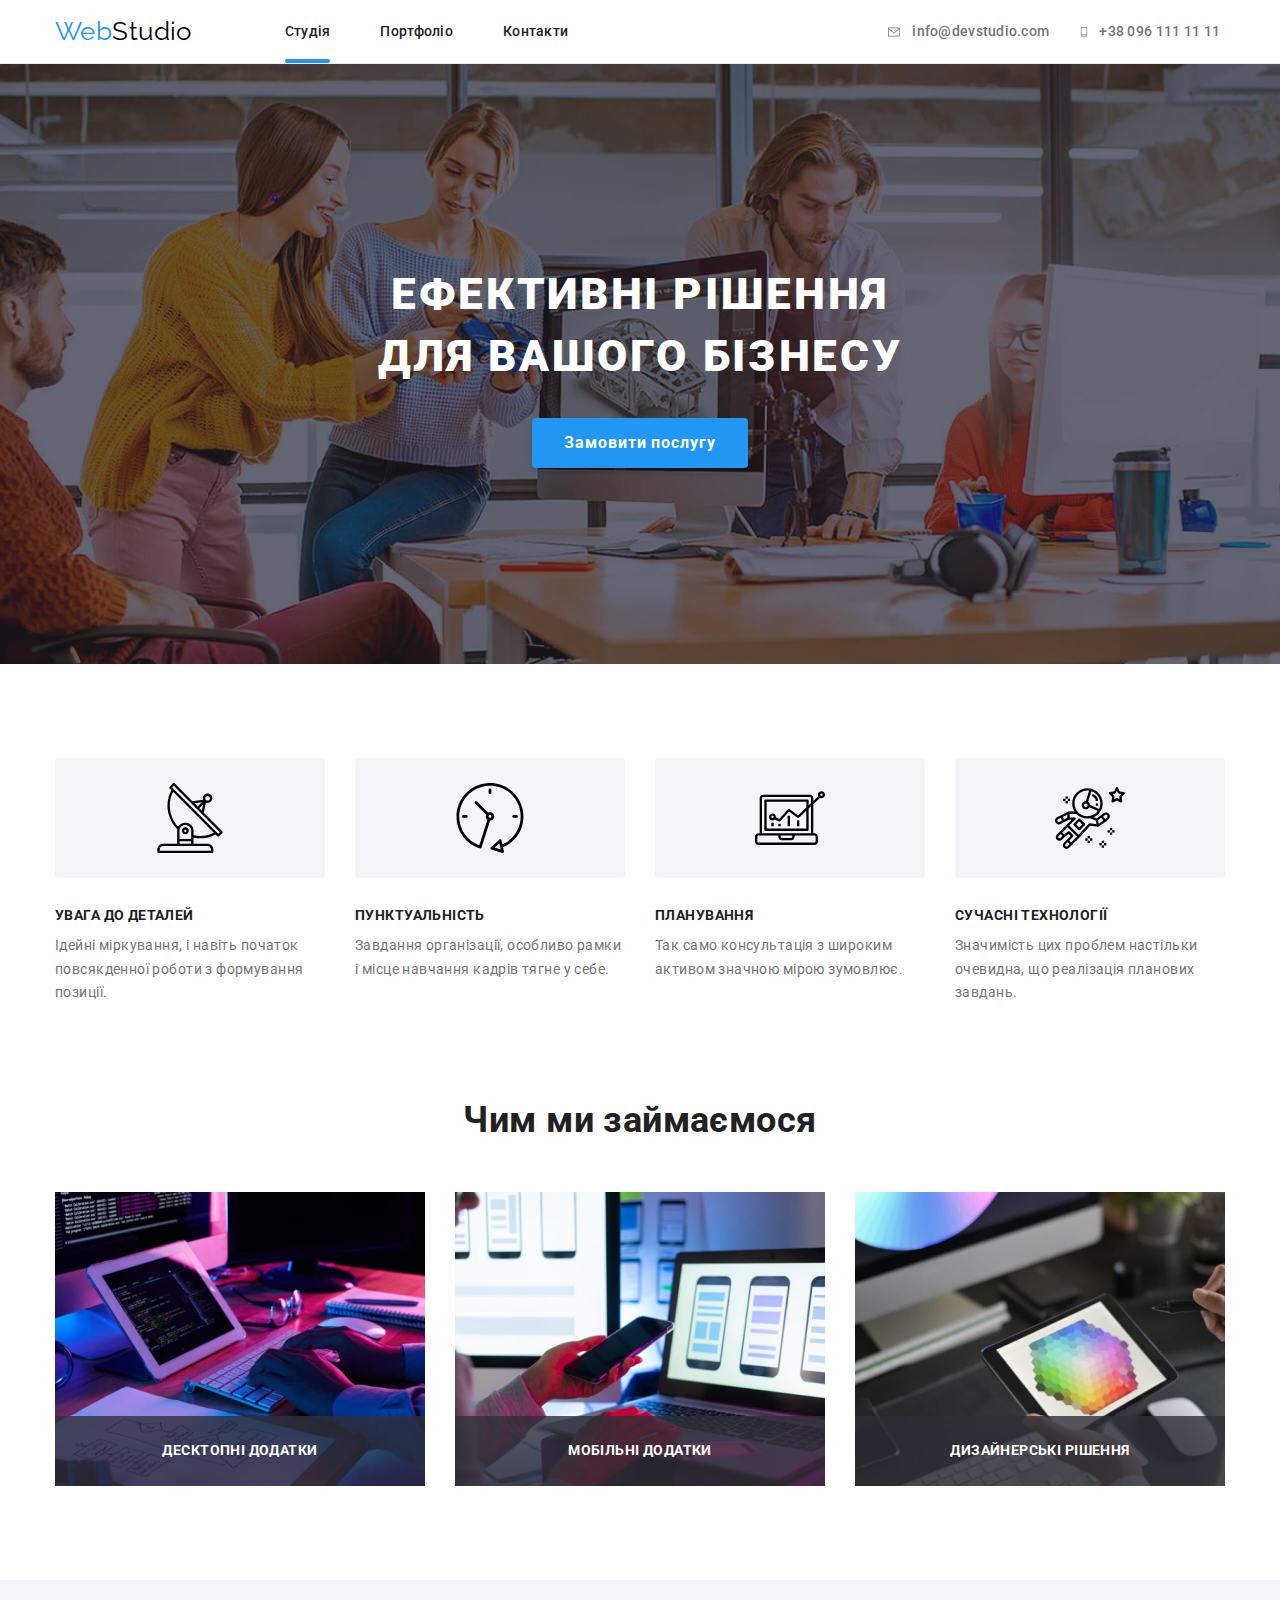
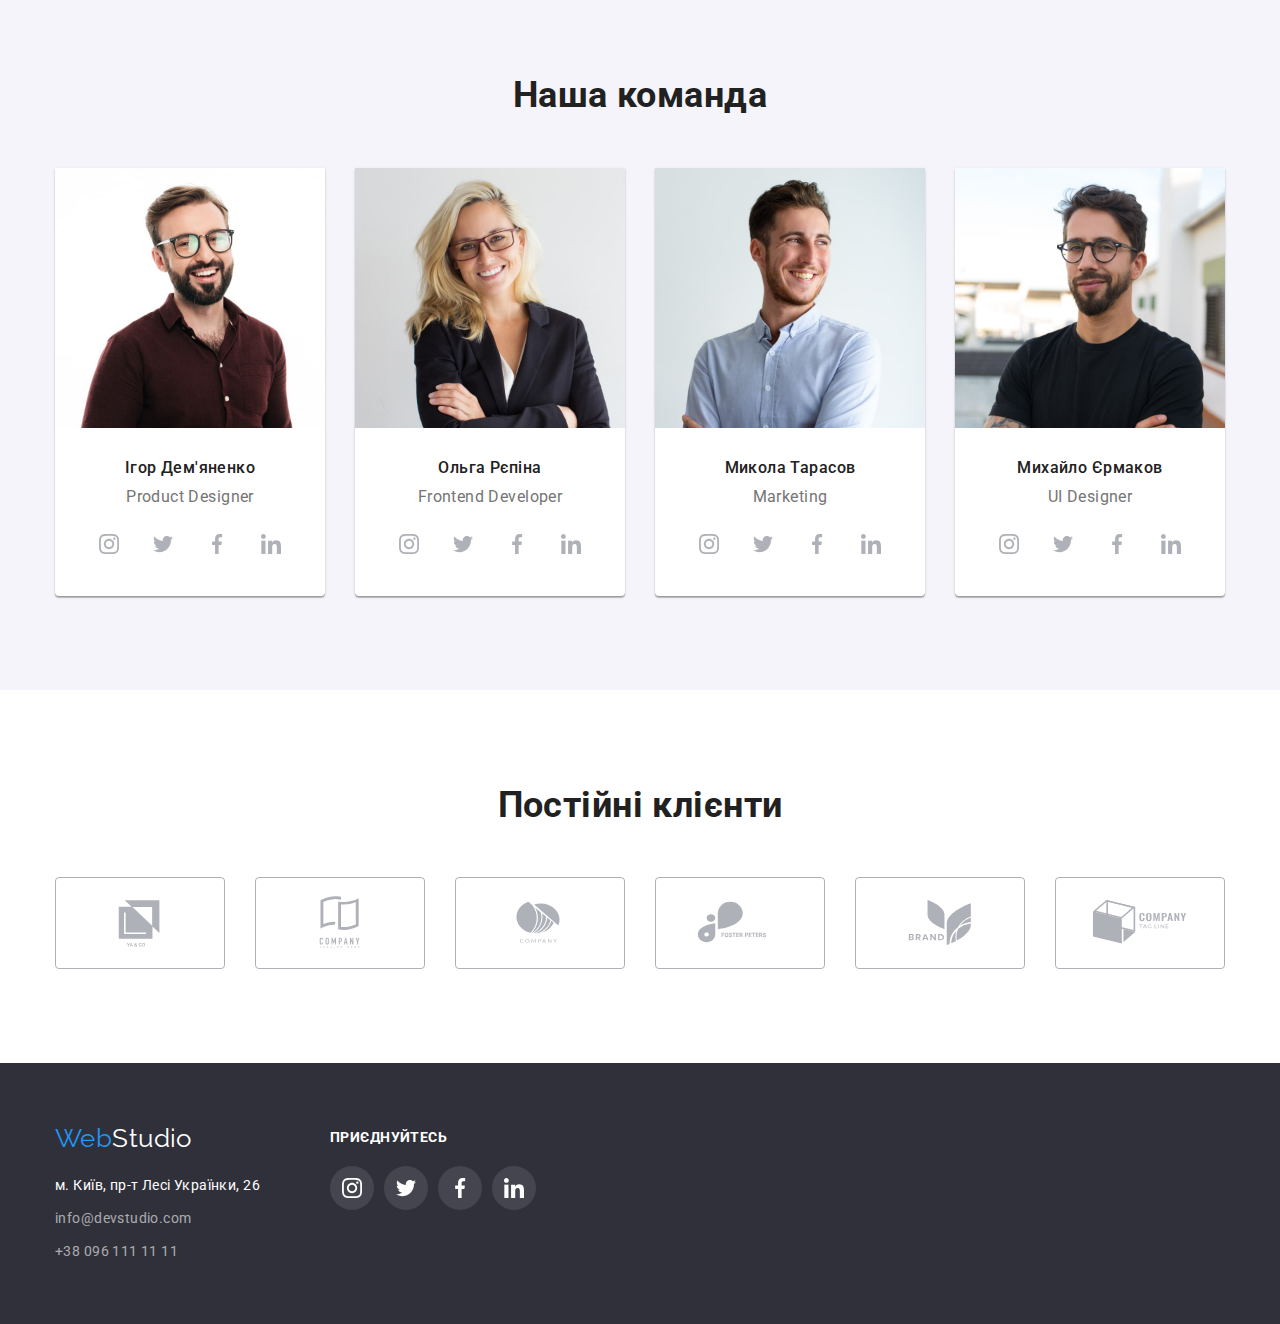
==== commit eebf8edb: "fixed mistakes" ====
--- a/index.html
+++ b/index.html
@@ -20,9 +20,9 @@
             <a class="logo logo-header" href="./index.html">Web<span class="black">Studio</span></a>
             <nav class="nav">
                 <ul class="nav-list">
-                    <li class="nav-item"><a href="./index.html">Студія</a></li>
-                    <li class="nav-item active"><a href="./portfolio.html">Портфоліо</a></li>
-                    <li class="nav-item"><a href="#">Контакти</a></li>
+                    <li class="nav-item"><a a class="nav-link-active" href="./index.html">Студія</a></li>
+                    <li class="nav-item"><a a class="nav-link" href="./portfolio.html">Портфоліо</a></li>
+                    <li class="nav-item"><a a class="nav-link" href="#">Контакти</a></li>
                 </ul>
             </nav>
             <div>
@@ -37,7 +37,7 @@
                                 <use href="./images/symbol-defs.svg#icon-envelope">
                                 </use>
                             </svg>
-                            <span>info@devstudio.com</span>
+                            info@devstudio.com
                         </a>
                     </li>
                     <li class="contacts-item">
@@ -50,7 +50,7 @@
                                 <use href="./images/symbol-defs.svg#icon-smartphone">
                                 </use>
                             </svg>
-                            <span>+38 096 111 11 11</span>
+                            +38 096 111 11 11
                         </a>
                     </li>
                 </ul>
@@ -118,12 +118,21 @@
                 <ul class="section-list">
                     <li class="services-item list-item">
                         <img class="services-pic" src="./images/img1.jpg" alt="десктопні додатки" width="370" height="294">
+                        <div class="services-wrap">
+                            <h3 class="services-title">Десктопні додатки</h3>
+                        </div>
                     </li>
                     <li class="services-item list-item">
                         <img class="services-pic" src="./images/img2.jpg" alt="мобільні додатки" width="370" height="294">
+                        <div class="services-wrap">
+                            <h3 class="services-title">Мобільні додатки</h3>
+                        </div>
                     </li>
                     <li class="services-item list-item">
                         <img class="services-pic" src="./images/img3.jpg" alt="дизайнерські рішення" width="370" height="294">
+                        <div class="services-wrap">
+                            <h3 class="services-title">Дизайнерські рішення</h3>
+                        </div>
                     </li>
                 </ul>
             </div>
@@ -388,6 +397,10 @@
         </div>
     </div>
 </footer>
+
+<div class="backdrop">
+
+</div>
 </body>
 
 </html>--- a/css/styles.css
+++ b/css/styles.css
@@ -49,11 +49,6 @@
     text-decoration: none;
     color: inherit;
 }
-
-/*a:focus,
-a:active {
-    outline: none;
-}*/
 
 a,
 a:visited {
@@ -152,9 +147,6 @@
 
 /* Header */
 .header {
-    padding-top: 24px;
-    padding-bottom: 25px;
-    min-height: 80px;
     border-bottom: 1px solid var(--border-light);
 }
 
@@ -184,14 +176,33 @@
 }
 
 .nav-item {
+    position: relative;
+    padding: 24px 0;
     font-weight: 500;
     line-height: 1.1;
     letter-spacing: 0.02em;
     color: var(--primary-title-color);
 }
 
-.active .nav-item.current a {
+.nav-link-active:hover,
+.nav-link-active:focus,
+.nav-link:hover,
+.contacts-item:hover,
+.nav-link:focus,
+.contacts-item:focus {
     color: var(--accent-color);
+}
+
+.nav-link-active::after {
+    position: absolute;
+    left: 0;
+    bottom: 0;
+    content: '';
+    display: block;
+    width: 100%;
+    height: 4px;
+    background-color: var(--accent-color);
+    border-radius: 2px;
 }
 
 .nav-contacts {
@@ -221,12 +232,6 @@
 .contacts-icon:hover,
 .contacts-icon:focus {
     fill: var(--accent-color);
-}
-
-.nav-item:hover,
-.contacts-item:hover,
-.nav-item:focus,
-.contacts-item:focus {
     color: var(--accent-color);
 }
 
@@ -238,7 +243,7 @@
     max-width: 1600px;
     margin: 0 auto;
     padding: 200px 0;
-    background-image: url('../images/bg-pic.jpg');
+    background-image: linear-gradient(rgba(47, 48, 58, 0.4), rgba(47, 48, 58, 0.4)), url('../images/bg-pic.jpg');
     background-position: center;
     background-size: cover;
     background-color: var(--dark-background);
@@ -306,6 +311,7 @@
     margin-bottom: 30px;
     height: 120px;
     background-color: var(--light-background);
+    border-radius: 4px;
 }
 
 .advantages-subtitle {
@@ -325,6 +331,26 @@
 /* advantages end */
 
 /* services */
+.services-item {
+    position: relative;
+}
+.services-wrap {
+    position: absolute;
+    left: 0;
+    bottom: 0;
+    padding: 27px 0;
+    width: 100%;
+    background: rgba(47, 48, 58, 0.8);
+}
+
+.services-title {
+    font-weight: 700;
+    font-size: 14px;
+    line-height: 1.14;
+    text-align: center;
+    text-transform: uppercase;
+    color: var(--text-dark-background);
+}
 
 /* services end */
 
@@ -421,14 +447,15 @@
     fill: var(--icon-color);
 }
 
-.clients-svg:hover {
+.clients-svg:hover{
     border: 1px solid var(--accent-color);
 }
 
-.clients-icon:hover,
-.clients-icon:focus {
+.clients-svg:hover .clients-icon,
+.clients-svg:focus .clients-icon {
     fill: var(--accent-color);
 }
+
 /* footer */
 .footer {
     padding: 60px 0;
@@ -562,6 +589,8 @@
 }
 
 .project-items {
+    position: relative;
+    overflow: hidden;
     box-sizing: border-box;
     max-width: 370px;
     min-height: 404px;
@@ -571,8 +600,16 @@
     border-left: 1px solid #eee;
 }
 
+.project-items:hover {
+    box-shadow: 0px 1px 1px rgba(0, 0, 0, 0.12),
+                0px 4px 4px rgba(0, 0, 0, 0.06),
+                1px 4px 6px rgba(0, 0, 0, 0.16);
+}
+
 .project-wrap {
-    padding: 20px 0;
+    position: relative;
+    overflow: hidden;
+    padding: 20px 24px;
 }
 
 .project-title {
@@ -589,3 +626,48 @@
     line-height: 1.9;
     color: var(--primary-text-color);
 }
+
+.wrap-text {
+    position: absolute;
+    left: 0;
+    top: 0;
+    width: 100%;
+    height: 100%;
+    padding: 63px 24px;
+    background-color: var(--accent-color);
+
+    transform: translateY(100%);
+    transition: transform 250ms ease;
+}
+
+.wrap-text::before {
+    content: '';
+    opacity: 0;
+}
+
+.project-text {
+    position: absolute;
+    margin: 0;
+    padding: 63px 24px;
+    left: 0;
+    top: 0;
+    width: 100%;
+    height: 100%;
+    padding: 63px 24px;
+    background-color: var(--accent-color);
+    
+    transform: translateY(100%);
+    transition: transform 250ms ease;
+}
+
+.project-items:hover .wrap-text,
+.project-items:focus .wrap-text {
+    opacity: 1;
+    transform: translateY(0);
+}
+
+.project-text {
+    font-size: 18px;
+    line-height: 1.56;
+    color: var(--text-dark-background);
+}